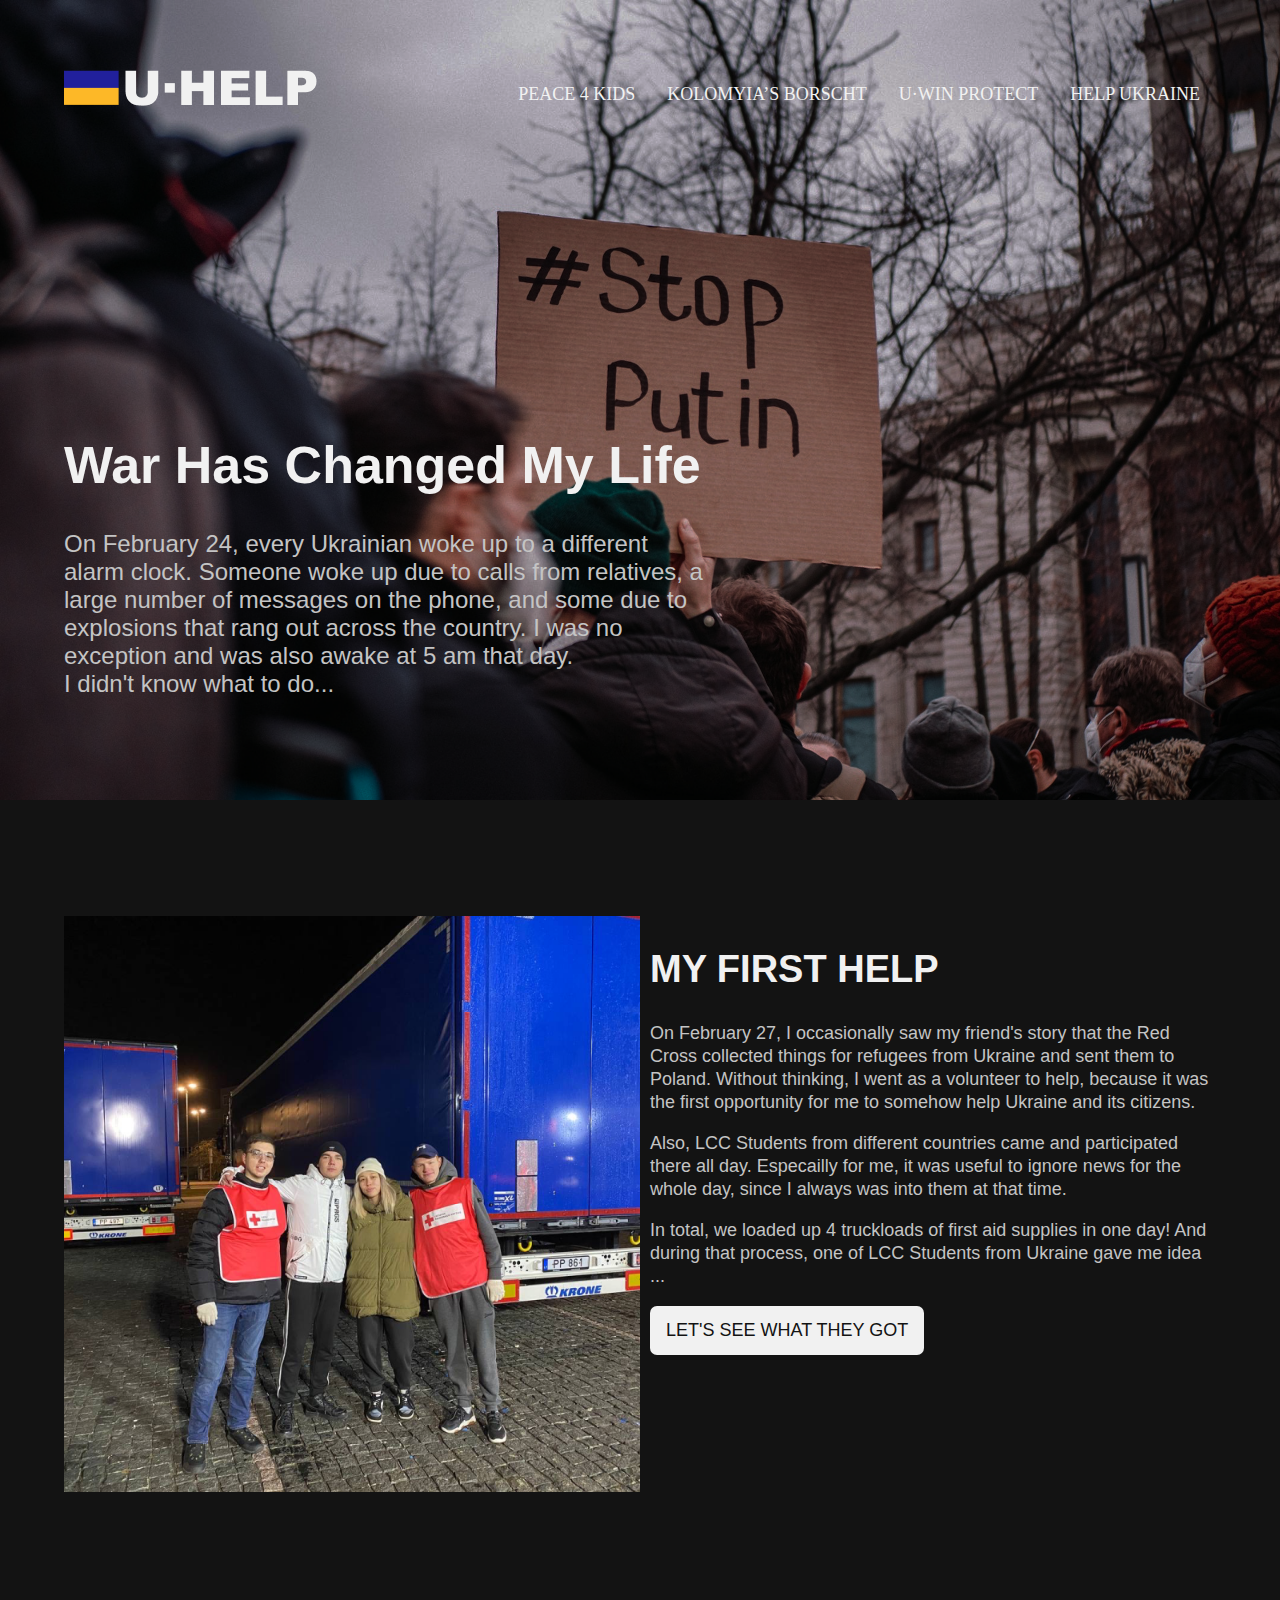
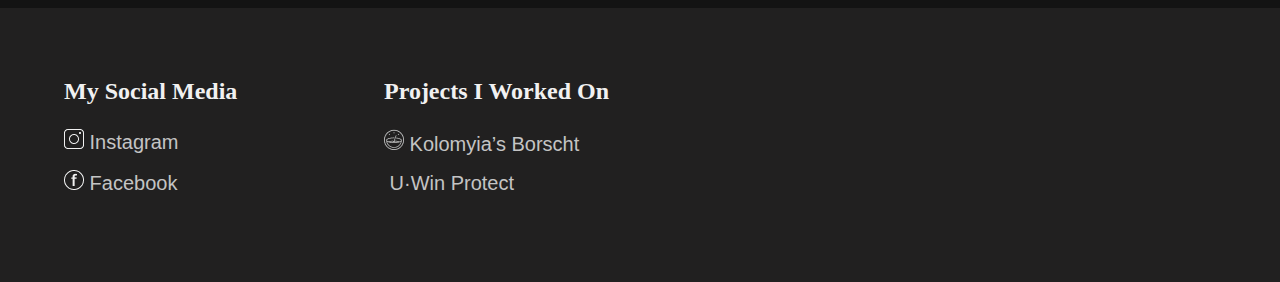
==== index.html @ e5f3a79f "Add files via upload" ====
<!DOCTYPE html>
<html>
<head>
  <title>Personal Website</title>
  <link rel="stylesheet" href="style.css">
</head>

<body>
<header>
    <div>
        <div class="container">
            <img src="uwar 1.png" alt="video" style="width:100%;">

        <div class="top-left">
            <a href="index.html"><img src="Logo white.png" alt="logo"></a>
        </div>
        <div class="topnav">
            <a href="Peace.html">Peace 4 Kids</a>
            <a href="Borscht.html">Kolomyia’s Borscht</a>
            <a href="uwin.html">U·Win Protect</a>
            <a href="help.html">help ukraine</a>
        </div>
        <div class="bottom-left">
            <h1>War has changed my life</h1>
            <p>On February 24, every Ukrainian woke up to a different alarm clock. Someone woke up due to calls from relatives, a large number of messages on the phone, and some due to explosions that rang out across the country. I was no exception and was also awake at 5 am that day. <br> I didn't know what to do...</p>
        </div>
        </div>
    </div>

</header>

<main>
    <div class="main-columns">
        <div class="photo">
        <img src="h1.png" alt="">
        </div>
    <div class="h2-text">
        <h2>My first Help </h2>
        <p>On February 27, I occasionally saw my friend's story that the Red Cross collected things for refugees from Ukraine and sent them to Poland. Without thinking, I went as a volunteer to help, because it was the first opportunity for me to somehow help Ukraine and its citizens.</p>
        <p>Also, LCC Students from different countries came and participated there all day. Especailly for me, it was useful to ignore news for the whole day, since I always was into them at that time. </p>
        <p>In total, we loaded up 4 truckloads of first aid supplies in one day! And during that process, one of LCC Students from Ukraine gave me idea ...</p>
        <a href="Peace.html">Let's see what they got</a>
    </div>
    </div>
</main>

<footer>
    <div class="two-columns">
        <div>
            <h3 class="footer-">My Social Media</h3>
            <p><a href="https://www.instagram.com/grisha_prrr/" target="_blank"><img src="IG Logo.png" alt="">  Instagram</a></p>
            <p><a href="https://www.facebook.com/hryhorii.probytyuk/" target="_blank"><img src="FB logo.png" alt="">  Facebook</a></p>
        </div>
        <div>
            <h3>Projects I Worked On</h3>
            <p><a href="https://borsh4.com/en/" target="_blank"><img src="Borsch logo.png" alt="">  Kolomyia’s Borscht</a></p>
            <p><a href="https://u-win.com.ua/" target="_blank"><img src="U Win logo.png" alt="">  U·Win Protect</a></p>
          </div>
    </div>
</footer>
</body>
</html>
---- style.css ----
body{
  box-sizing: border-box;
  margin:0;
  padding: 0;
  box-sizing: border-box;
  font-family: 'Oxygen', sans-serif;
  background: #131313;
}

.container {
  position: relative;
  text-align: center;
}

.top-left {
  position: absolute;
  top: 70px;
  left: 64px;
}

.bottom-left {
  position: absolute;
  bottom: 70px;
  left: 64px;
}

.bottom-left h1 {
  text-align: left;
  font-weight: 700;
  font-size: 52px;
  color: #F1F1F1;
  text-transform: capitalize;
}

.bottom-left p {
  text-align: left;
  width: 640px;
  height: 180px;
  font-weight: 400;
  font-size: 24px;
  color: #C4C4C4;
}

.topnav {
  overflow: hidden;
  position: absolute;
  top: 70px;
  right: 64px;
}

.topnav a {
  float: left;
  color: #f2f2f2;
  text-align: center;
  padding: 14px 16px;
  text-decoration: none;
  text-transform: uppercase;
  font-style: normal;
  font-size: 18px;
  color: #F1F1F1;
  font-family: 'Oxygen';
}

.topnav a:hover {
  background: linear-gradient(180deg, rgba(33, 32, 156, 0.8) 0%, rgba(253, 184, 39, 0.8) 100%);
border-radius: 7px;
  color: #F1F1F1;
}

main{
  heigh: auto;
}

.photo img{
  position: realtive;
  max-width: 100%;
  max-height: 100%;
  margin-right: 40px;
}

.main-columns{
  margin-top: 112px;
  margin-left: 64px;
  margin-bottom: 112px;
  margin-right: 64px;
  display: grid;
  grid-template-columns: 50% 50%;
}

.h2-text{
  margin-left: 10px;
}

.h2-text p{
font-style: normal;
font-weight: 400;
font-size: 18px;
line-height: 23px;
color: #C4C4C4;
}

h2{
  font-weight: 700;
  font-size: 38px;
  text-transform: uppercase;
  color: #F1F1F1;
}

.h2-text a {
  float: left;
  text-align: center;
  padding: 14px 16px;
  text-decoration: none;
  text-transform: uppercase;
  font-style: normal;
  font-size: 18px;
  color: #131313;
  background: #F1F1F1;
  border-radius: 7px;
}

.h2-text a:hover {
  background: linear-gradient(180deg, rgba(33, 32, 156, 0.8) 0%, rgba(253, 184, 39, 0.8) 100%);
  border-radius: 7px;
  color: #F1F1F1;
}

.four-columns{
  display: flex;
  flex-wrap: wrap;
  padding: 0 4px;
  margin-top: 112px;
  margin-left: 64px;
  margin-bottom: 112px;
  margin-right: 64px;
}

.col {
  flex: 25%;
  max-width: 20%;
  padding: 0 30px;
}

.col img {
  width: 100%;
}
.col ul {
padding-inline-start: 25px;
}

.col li {
  font-weight: 300;
  font-size: 18px;
  color: #C4C4C4;
  padding-bottom: 20px;
}

.col a {
  float: left;
  text-align: center;
  padding: 14px 16px;
  text-decoration: none;
  text-transform: uppercase;
  font-style: normal;
  font-size: 18px;
  color: #131313;
  background: #F1F1F1;
  border-radius: 7px;
}

.col a:hover {
  background: linear-gradient(180deg, rgba(33, 32, 156, 0.8) 0%, rgba(253, 184, 39, 0.8) 100%);
  border-radius: 7px;
  color: #F1F1F1;
}

.phone-columns {
  display: grid;
  grid-template-columns: 50% 50%;
  margin-top: 112px;
  margin-left: 64px;
  margin-bottom: 112px;
  margin-right: 64px;
}

.phone p {
  width: 75%;
  font-weight: 400;
  font-size: 18px;
  color: #C4C4C4;
  padding-bottom: 20px;
}

.phone img {
  float: right;
  margin-right: 50px;
}

.phone a {
  float: left;
  text-align: center;
  padding: 14px 16px;
  text-decoration: none;
  text-transform: uppercase;
  font-style: normal;
  font-size: 18px;
  color: #131313;
  background: #F1F1F1;
  border-radius: 7px;
}

.phone a:hover {
  background: linear-gradient(180deg, rgba(33, 32, 156, 0.8) 0%, rgba(253, 184, 39, 0.8) 100%);
  border-radius: 7px;
  color: #F1F1F1;
}

.webdesign-columns {
  display: grid;
  grid-template-columns: 50% 50%;
  margin-left: 64px;
  margin-bottom: 112px;
  margin-right: 64px;
  margin-top: 112px;
}

.design-t {
  width: 150%;
}

.design-t p {
  font-weight: 400;
  font-size: 18px;
  color: #C4C4C4;
  padding-bottom: 20px;
  float: right;
}

.design img {
padding-left: 80%;
}

.design-t a{
  float: left;
  text-align: center;
  padding: 14px 16px;
  text-decoration: none;
  text-transform: uppercase;
  font-style: normal;
  font-size: 18px;
  color: #131313;
  background: #F1F1F1;
  border-radius: 7px;
}

.design-t a:hover{
  background: linear-gradient(180deg, rgba(33, 32, 156, 0.8) 0%, rgba(253, 184, 39, 0.8) 100%);
  border-radius: 7px;
  color: #F1F1F1;
}

footer{
  background: #212020;
}

.two-columns {
  display: grid;
  grid-template-columns: 25% 25%;
}

.two-columns div {
  margin-left: 64px;
  margin-top: 46px;
  margin-bottom: 71px;
}

.two-columns div h3{
  font-family: 'Oxygen';
  color: #F1F1F1;
  font-style: normal;
  font-weight: 700;
  font-size: 24px;
}

.two-columns div a {
  font-size: 20px;
  color: #C4C4C4;
  text-decoration: none;
}
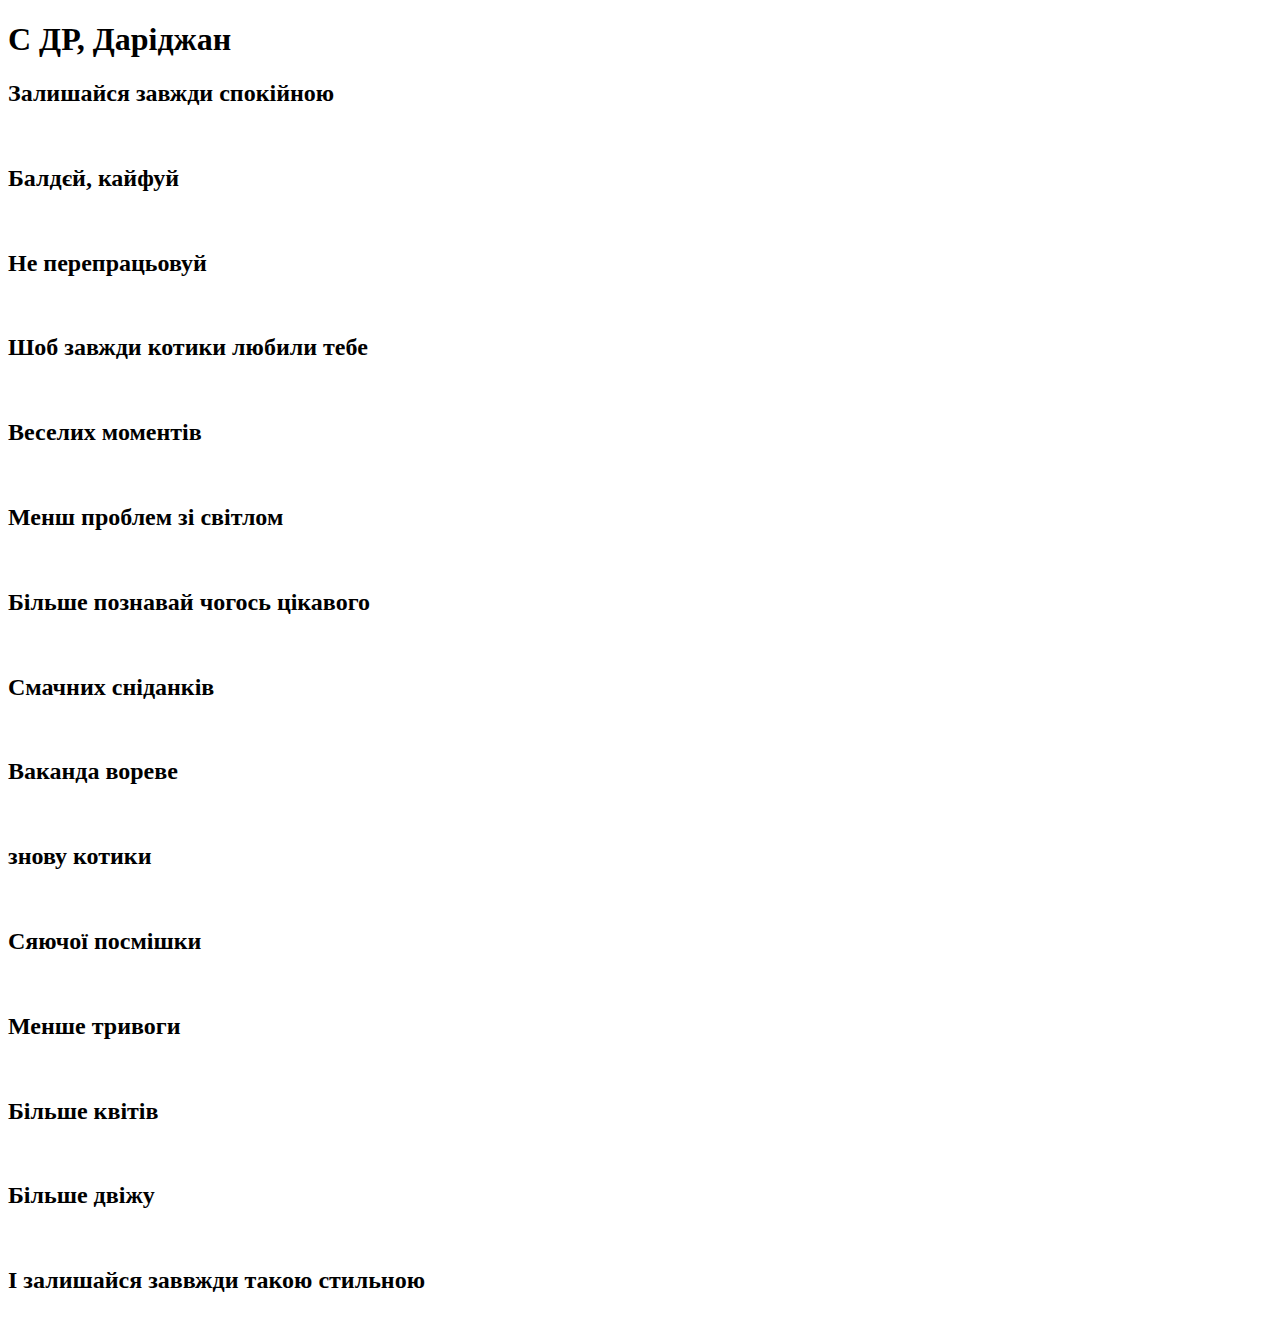
==== commit 7ac27559: "Update index.html" ====
--- a/index.html
+++ b/index.html
@@ -1,62 +1,47 @@
 <!DOCTYPE html>
 <html>
 <head>
-  <title>Personal Website</title>
-  <link rel="stylesheet" href="style.css">
+  <title>Darina</title>
+
+  <style >
+  img {
+  width: 720px;
+  height: auto;
+}
+  </style>
 </head>
 
 <body>
-<header>
-    <div>
-        <div class="container">
-            <img src="uwar 1.png" alt="video" style="width:100%;">
-
-        <div class="top-left">
-            <a href="index.html"><img src="Logo white.png" alt="logo"></a>
-        </div>
-        <div class="topnav">
-            <a href="Peace.html">Peace 4 Kids</a>
-            <a href="Borscht.html">Kolomyia’s Borscht</a>
-            <a href="uwin.html">U·Win Protect</a>
-            <a href="help.html">help ukraine</a>
-        </div>
-        <div class="bottom-left">
-            <h1>War has changed my life</h1>
-            <p>On February 24, every Ukrainian woke up to a different alarm clock. Someone woke up due to calls from relatives, a large number of messages on the phone, and some due to explosions that rang out across the country. I was no exception and was also awake at 5 am that day. <br> I didn't know what to do...</p>
-        </div>
-        </div>
-    </div>
-
-</header>
-
-<main>
-    <div class="main-columns">
-        <div class="photo">
-        <img src="h1.png" alt="">
-        </div>
-    <div class="h2-text">
-        <h2>My first Help </h2>
-        <p>On February 27, I occasionally saw my friend's story that the Red Cross collected things for refugees from Ukraine and sent them to Poland. Without thinking, I went as a volunteer to help, because it was the first opportunity for me to somehow help Ukraine and its citizens.</p>
-        <p>Also, LCC Students from different countries came and participated there all day. Especailly for me, it was useful to ignore news for the whole day, since I always was into them at that time. </p>
-        <p>In total, we loaded up 4 truckloads of first aid supplies in one day! And during that process, one of LCC Students from Ukraine gave me idea ...</p>
-        <a href="Peace.html">Let's see what they got</a>
-    </div>
-    </div>
-</main>
-
-<footer>
-    <div class="two-columns">
-        <div>
-            <h3 class="footer-">My Social Media</h3>
-            <p><a href="https://www.instagram.com/grisha_prrr/" target="_blank"><img src="IG Logo.png" alt="">  Instagram</a></p>
-            <p><a href="https://www.facebook.com/hryhorii.probytyuk/" target="_blank"><img src="FB logo.png" alt="">  Facebook</a></p>
-        </div>
-        <div>
-            <h3>Projects I Worked On</h3>
-            <p><a href="https://borsh4.com/en/" target="_blank"><img src="Borsch logo.png" alt="">  Kolomyia’s Borscht</a></p>
-            <p><a href="https://u-win.com.ua/" target="_blank"><img src="U Win logo.png" alt="">  U·Win Protect</a></p>
-          </div>
-    </div>
-</footer>
+  <h1>С ДР, Даріджан</h1>
+  <h2>Залишайся завжди спокійною</h2>
+  <img src="1.png" alt="">
+  <h2>Балдєй, кайфуй</h2>
+  <img src="2.png" alt="">
+  <h2>Не перепрацьовуй</h2>
+  <img src="4.jpeg" alt="">
+  <h2>Шоб завжди котики любили тебе</h2>
+  <img src="5.jpeg" alt="">
+  <h2>Веселих моментів</h2>
+  <img src="6.jpeg" alt="">
+  <h2>Менш проблем зі світлом</h2>
+  <img src="7.jpeg" alt="">
+  <h2>Більше познавай чогось цікавого</h2>
+  <img src="8.jpeg" alt="">
+  <h2>Смачних сніданків</h2>
+  <img src="9.jpeg" alt="">
+  <h2>Ваканда вореве</h2>
+  <img src="10.jpeg" alt="">
+  <h2>знову котики</h2>
+  <img src="11.jpeg" alt="">
+  <h2>Сяючої посмішки</h2>
+  <img src="13.jpeg" alt="">
+  <h2>Менше тривоги</h2>
+  <img src="14.jpeg" alt="">
+  <h2>Більше квітів</h2>
+  <img src="15.jpeg" alt="">
+  <h2>Більше двіжу</h2>
+  <img src="16.jpeg" alt="">
+  <h2>І залишайся заввжди такою стильною</h2>
+  <img src="17.jpeg" alt="">
 </body>
 </html>
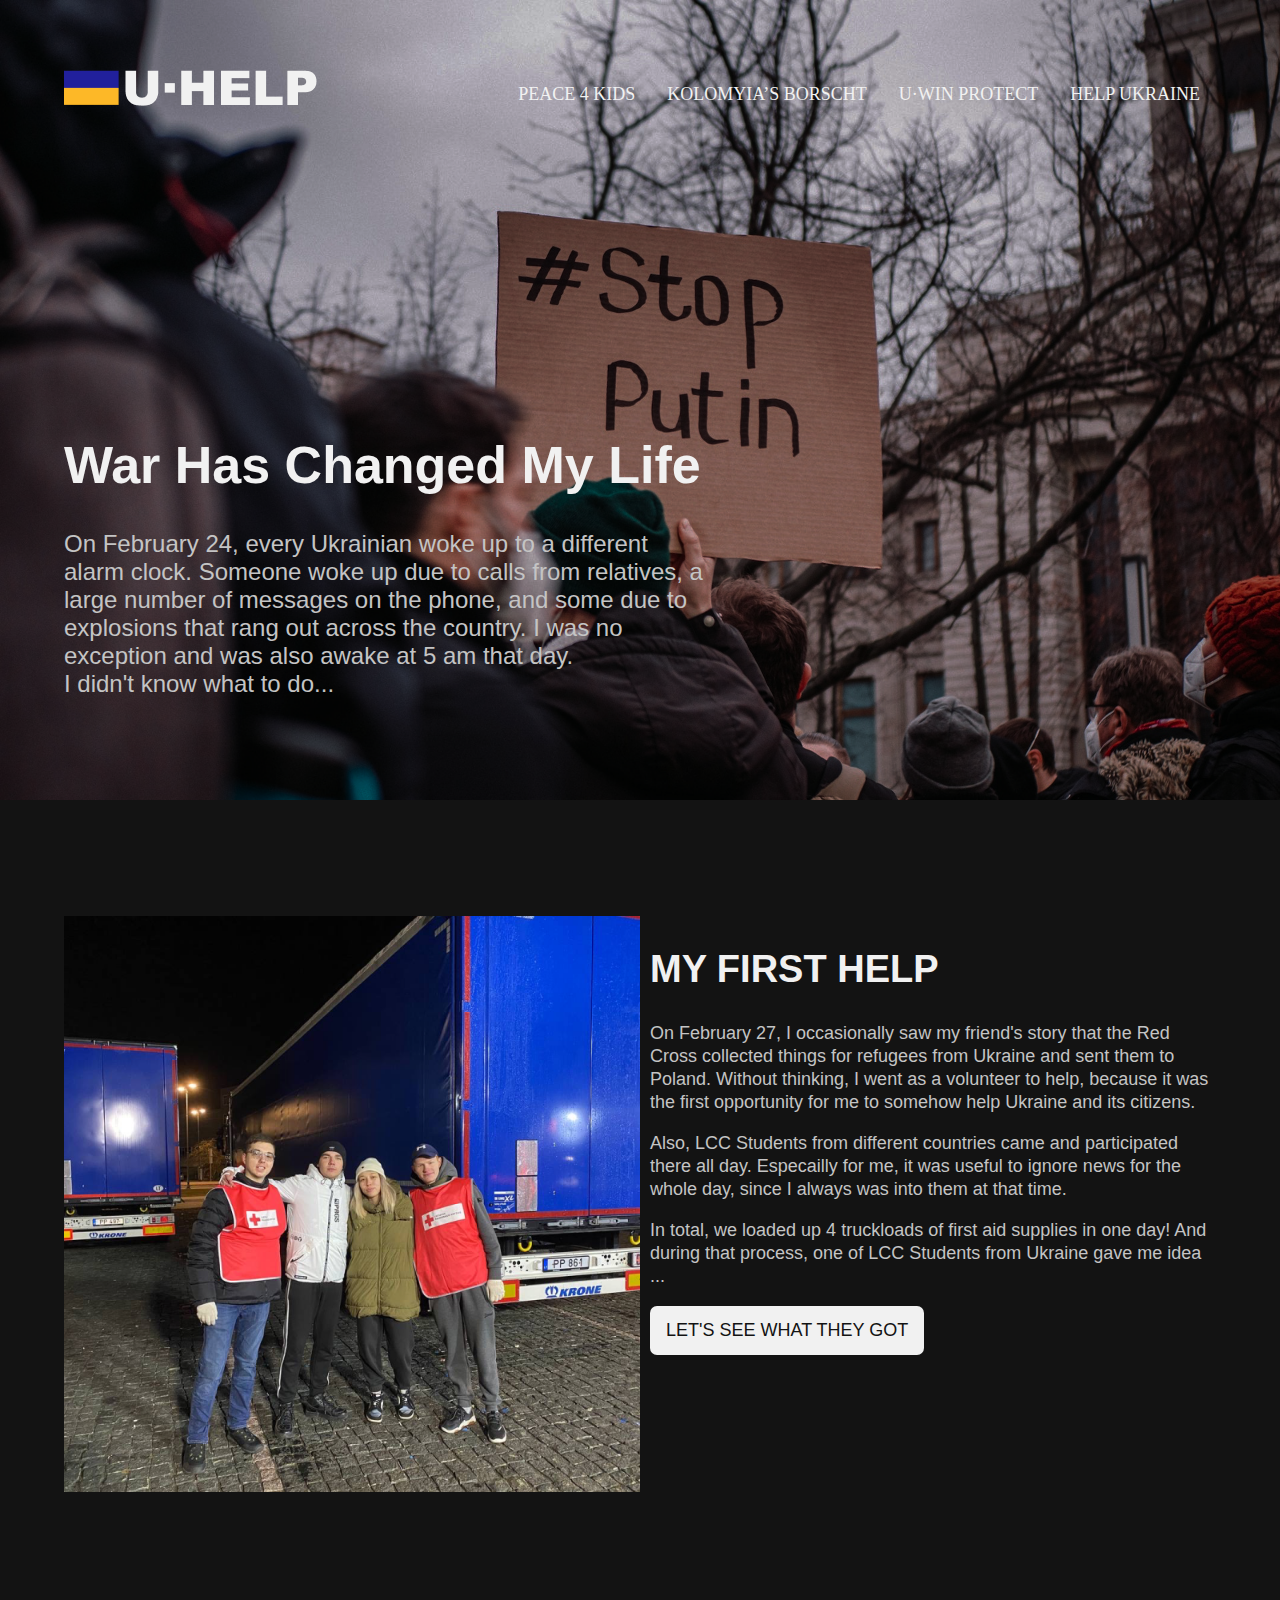
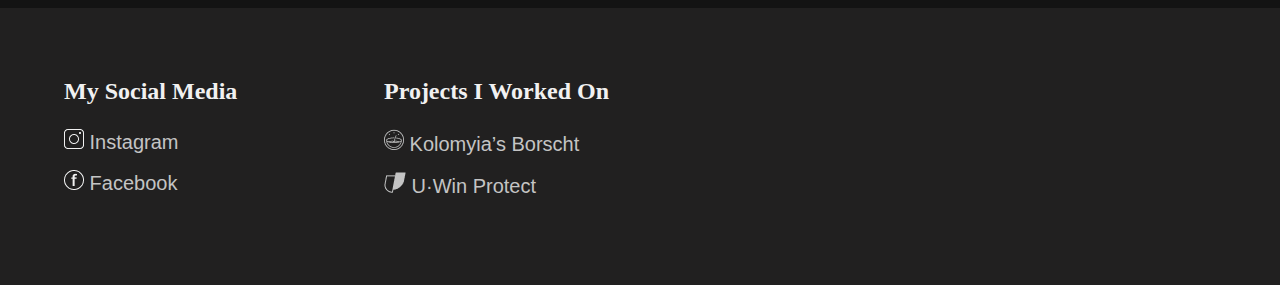
==== commit 1de3f5f0: "Update index.html" ====
--- a/index.html
+++ b/index.html
@@ -1,47 +1,62 @@
 <!DOCTYPE html>
 <html>
 <head>
-  <title>Darina</title>
-
-  <style >
-  img {
-  width: 720px;
-  height: auto;
-}
-  </style>
+  <title>Personal Website</title>
+  <link rel="stylesheet" href="style.css">
 </head>
 
 <body>
-  <h1>С ДР, Даріджан</h1>
-  <h2>Залишайся завжди спокійною</h2>
-  <img src="1.png" alt="">
-  <h2>Балдєй, кайфуй</h2>
-  <img src="2.png" alt="">
-  <h2>Не перепрацьовуй</h2>
-  <img src="4.jpeg" alt="">
-  <h2>Шоб завжди котики любили тебе</h2>
-  <img src="5.jpeg" alt="">
-  <h2>Веселих моментів</h2>
-  <img src="6.jpeg" alt="">
-  <h2>Менш проблем зі світлом</h2>
-  <img src="7.jpeg" alt="">
-  <h2>Більше познавай чогось цікавого</h2>
-  <img src="8.jpeg" alt="">
-  <h2>Смачних сніданків</h2>
-  <img src="9.jpeg" alt="">
-  <h2>Ваканда вореве</h2>
-  <img src="10.jpeg" alt="">
-  <h2>знову котики</h2>
-  <img src="11.jpeg" alt="">
-  <h2>Сяючої посмішки</h2>
-  <img src="13.jpeg" alt="">
-  <h2>Менше тривоги</h2>
-  <img src="14.jpeg" alt="">
-  <h2>Більше квітів</h2>
-  <img src="15.jpeg" alt="">
-  <h2>Більше двіжу</h2>
-  <img src="16.jpeg" alt="">
-  <h2>І залишайся заввжди такою стильною</h2>
-  <img src="17.jpeg" alt="">
+<header>
+    <div>
+        <div class="container">
+            <img src="uwar 1.png" alt="video" style="width:100%;">
+
+        <div class="top-left">
+            <a href="index.html"><img src="Logo white.png" alt="logo"></a>
+        </div>
+        <div class="topnav">
+            <a href="Peace.html">Peace 4 Kids</a>
+            <a href="Borscht.html">Kolomyia’s Borscht</a>
+            <a href="uwin.html">U·Win Protect</a>
+            <a href="help.html">help ukraine</a>
+        </div>
+        <div class="bottom-left">
+            <h1>War has changed my life</h1>
+            <p>On February 24, every Ukrainian woke up to a different alarm clock. Someone woke up due to calls from relatives, a large number of messages on the phone, and some due to explosions that rang out across the country. I was no exception and was also awake at 5 am that day. <br> I didn't know what to do...</p>
+        </div>
+        </div>
+    </div>
+
+</header>
+
+<main>
+    <div class="main-columns">
+        <div class="photo">
+        <img src="h1.png" alt="">
+        </div>
+    <div class="h2-text">
+        <h2>My first Help </h2>
+        <p>On February 27, I occasionally saw my friend's story that the Red Cross collected things for refugees from Ukraine and sent them to Poland. Without thinking, I went as a volunteer to help, because it was the first opportunity for me to somehow help Ukraine and its citizens.</p>
+        <p>Also, LCC Students from different countries came and participated there all day. Especailly for me, it was useful to ignore news for the whole day, since I always was into them at that time. </p>
+        <p>In total, we loaded up 4 truckloads of first aid supplies in one day! And during that process, one of LCC Students from Ukraine gave me idea ...</p>
+        <a href="Peace.html">Let's see what they got</a>
+    </div>
+    </div>
+</main>
+
+<footer>
+    <div class="two-columns">
+        <div>
+            <h3 class="footer-">My Social Media</h3>
+            <p><a href="https://www.instagram.com/grisha_prrr/" target="_blank"><img src="IG Logo.png" alt="">  Instagram</a></p>
+            <p><a href="https://www.facebook.com/hryhorii.probytyuk/" target="_blank"><img src="FB logo.png" alt="">  Facebook</a></p>
+        </div>
+        <div>
+            <h3>Projects I Worked On</h3>
+            <p><a href="https://borsh4.com/en/" target="_blank"><img src="Borsch logo.png" alt="">  Kolomyia’s Borscht</a></p>
+            <p><a href="https://u-win.com.ua/" target="_blank"><img src="U Win logo.png" alt="">  U·Win Protect</a></p>
+          </div>
+    </div>
+</footer>
 </body>
 </html>
--- a/style.css
+++ b/style.css
@@ -0,0 +1,289 @@
+body{
+  box-sizing: border-box;
+  margin:0;
+  padding: 0;
+  box-sizing: border-box;
+  font-family: 'Oxygen', sans-serif;
+  background: #131313;
+}
+
+.container {
+  position: relative;
+  text-align: center;
+}
+
+.top-left {
+  position: absolute;
+  top: 70px;
+  left: 64px;
+}
+
+.bottom-left {
+  position: absolute;
+  bottom: 70px;
+  left: 64px;
+}
+
+.bottom-left h1 {
+  text-align: left;
+  font-weight: 700;
+  font-size: 52px;
+  color: #F1F1F1;
+  text-transform: capitalize;
+}
+
+.bottom-left p {
+  text-align: left;
+  width: 640px;
+  height: 180px;
+  font-weight: 400;
+  font-size: 24px;
+  color: #C4C4C4;
+}
+
+.topnav {
+  overflow: hidden;
+  position: absolute;
+  top: 70px;
+  right: 64px;
+}
+
+.topnav a {
+  float: left;
+  color: #f2f2f2;
+  text-align: center;
+  padding: 14px 16px;
+  text-decoration: none;
+  text-transform: uppercase;
+  font-style: normal;
+  font-size: 18px;
+  color: #F1F1F1;
+  font-family: 'Oxygen';
+}
+
+.topnav a:hover {
+  background: linear-gradient(180deg, rgba(33, 32, 156, 0.8) 0%, rgba(253, 184, 39, 0.8) 100%);
+border-radius: 7px;
+  color: #F1F1F1;
+}
+
+main{
+  heigh: auto;
+}
+
+.photo img{
+  position: realtive;
+  max-width: 100%;
+  max-height: 100%;
+  margin-right: 40px;
+}
+
+.main-columns{
+  margin-top: 112px;
+  margin-left: 64px;
+  margin-bottom: 112px;
+  margin-right: 64px;
+  display: grid;
+  grid-template-columns: 50% 50%;
+}
+
+.h2-text{
+  margin-left: 10px;
+}
+
+.h2-text p{
+font-style: normal;
+font-weight: 400;
+font-size: 18px;
+line-height: 23px;
+color: #C4C4C4;
+}
+
+h2{
+  font-weight: 700;
+  font-size: 38px;
+  text-transform: uppercase;
+  color: #F1F1F1;
+}
+
+.h2-text a {
+  float: left;
+  text-align: center;
+  padding: 14px 16px;
+  text-decoration: none;
+  text-transform: uppercase;
+  font-style: normal;
+  font-size: 18px;
+  color: #131313;
+  background: #F1F1F1;
+  border-radius: 7px;
+}
+
+.h2-text a:hover {
+  background: linear-gradient(180deg, rgba(33, 32, 156, 0.8) 0%, rgba(253, 184, 39, 0.8) 100%);
+  border-radius: 7px;
+  color: #F1F1F1;
+}
+
+.four-columns{
+  display: flex;
+  flex-wrap: wrap;
+  padding: 0 4px;
+  margin-top: 112px;
+  margin-left: 64px;
+  margin-bottom: 112px;
+  margin-right: 64px;
+}
+
+.col {
+  flex: 25%;
+  max-width: 20%;
+  padding: 0 30px;
+}
+
+.col img {
+  width: 100%;
+}
+.col ul {
+padding-inline-start: 25px;
+}
+
+.col li {
+  font-weight: 300;
+  font-size: 18px;
+  color: #C4C4C4;
+  padding-bottom: 20px;
+}
+
+.col a {
+  float: left;
+  text-align: center;
+  padding: 14px 16px;
+  text-decoration: none;
+  text-transform: uppercase;
+  font-style: normal;
+  font-size: 18px;
+  color: #131313;
+  background: #F1F1F1;
+  border-radius: 7px;
+}
+
+.col a:hover {
+  background: linear-gradient(180deg, rgba(33, 32, 156, 0.8) 0%, rgba(253, 184, 39, 0.8) 100%);
+  border-radius: 7px;
+  color: #F1F1F1;
+}
+
+.phone-columns {
+  display: grid;
+  grid-template-columns: 50% 50%;
+  margin-top: 112px;
+  margin-left: 64px;
+  margin-bottom: 112px;
+  margin-right: 64px;
+}
+
+.phone p {
+  width: 75%;
+  font-weight: 400;
+  font-size: 18px;
+  color: #C4C4C4;
+  padding-bottom: 20px;
+}
+
+.phone img {
+  float: right;
+  margin-right: 50px;
+}
+
+.phone a {
+  float: left;
+  text-align: center;
+  padding: 14px 16px;
+  text-decoration: none;
+  text-transform: uppercase;
+  font-style: normal;
+  font-size: 18px;
+  color: #131313;
+  background: #F1F1F1;
+  border-radius: 7px;
+}
+
+.phone a:hover {
+  background: linear-gradient(180deg, rgba(33, 32, 156, 0.8) 0%, rgba(253, 184, 39, 0.8) 100%);
+  border-radius: 7px;
+  color: #F1F1F1;
+}
+
+.webdesign-columns {
+  display: grid;
+  grid-template-columns: 50% 50%;
+  margin-left: 64px;
+  margin-bottom: 112px;
+  margin-right: 64px;
+  margin-top: 112px;
+}
+
+.design-t {
+  width: 150%;
+}
+
+.design-t p {
+  font-weight: 400;
+  font-size: 18px;
+  color: #C4C4C4;
+  padding-bottom: 20px;
+  float: right;
+}
+
+.design img {
+padding-left: 80%;
+}
+
+.design-t a{
+  float: left;
+  text-align: center;
+  padding: 14px 16px;
+  text-decoration: none;
+  text-transform: uppercase;
+  font-style: normal;
+  font-size: 18px;
+  color: #131313;
+  background: #F1F1F1;
+  border-radius: 7px;
+}
+
+.design-t a:hover{
+  background: linear-gradient(180deg, rgba(33, 32, 156, 0.8) 0%, rgba(253, 184, 39, 0.8) 100%);
+  border-radius: 7px;
+  color: #F1F1F1;
+}
+
+footer{
+  background: #212020;
+}
+
+.two-columns {
+  display: grid;
+  grid-template-columns: 25% 25%;
+}
+
+.two-columns div {
+  margin-left: 64px;
+  margin-top: 46px;
+  margin-bottom: 71px;
+}
+
+.two-columns div h3{
+  font-family: 'Oxygen';
+  color: #F1F1F1;
+  font-style: normal;
+  font-weight: 700;
+  font-size: 24px;
+}
+
+.two-columns div a {
+  font-size: 20px;
+  color: #C4C4C4;
+  text-decoration: none;
+}
